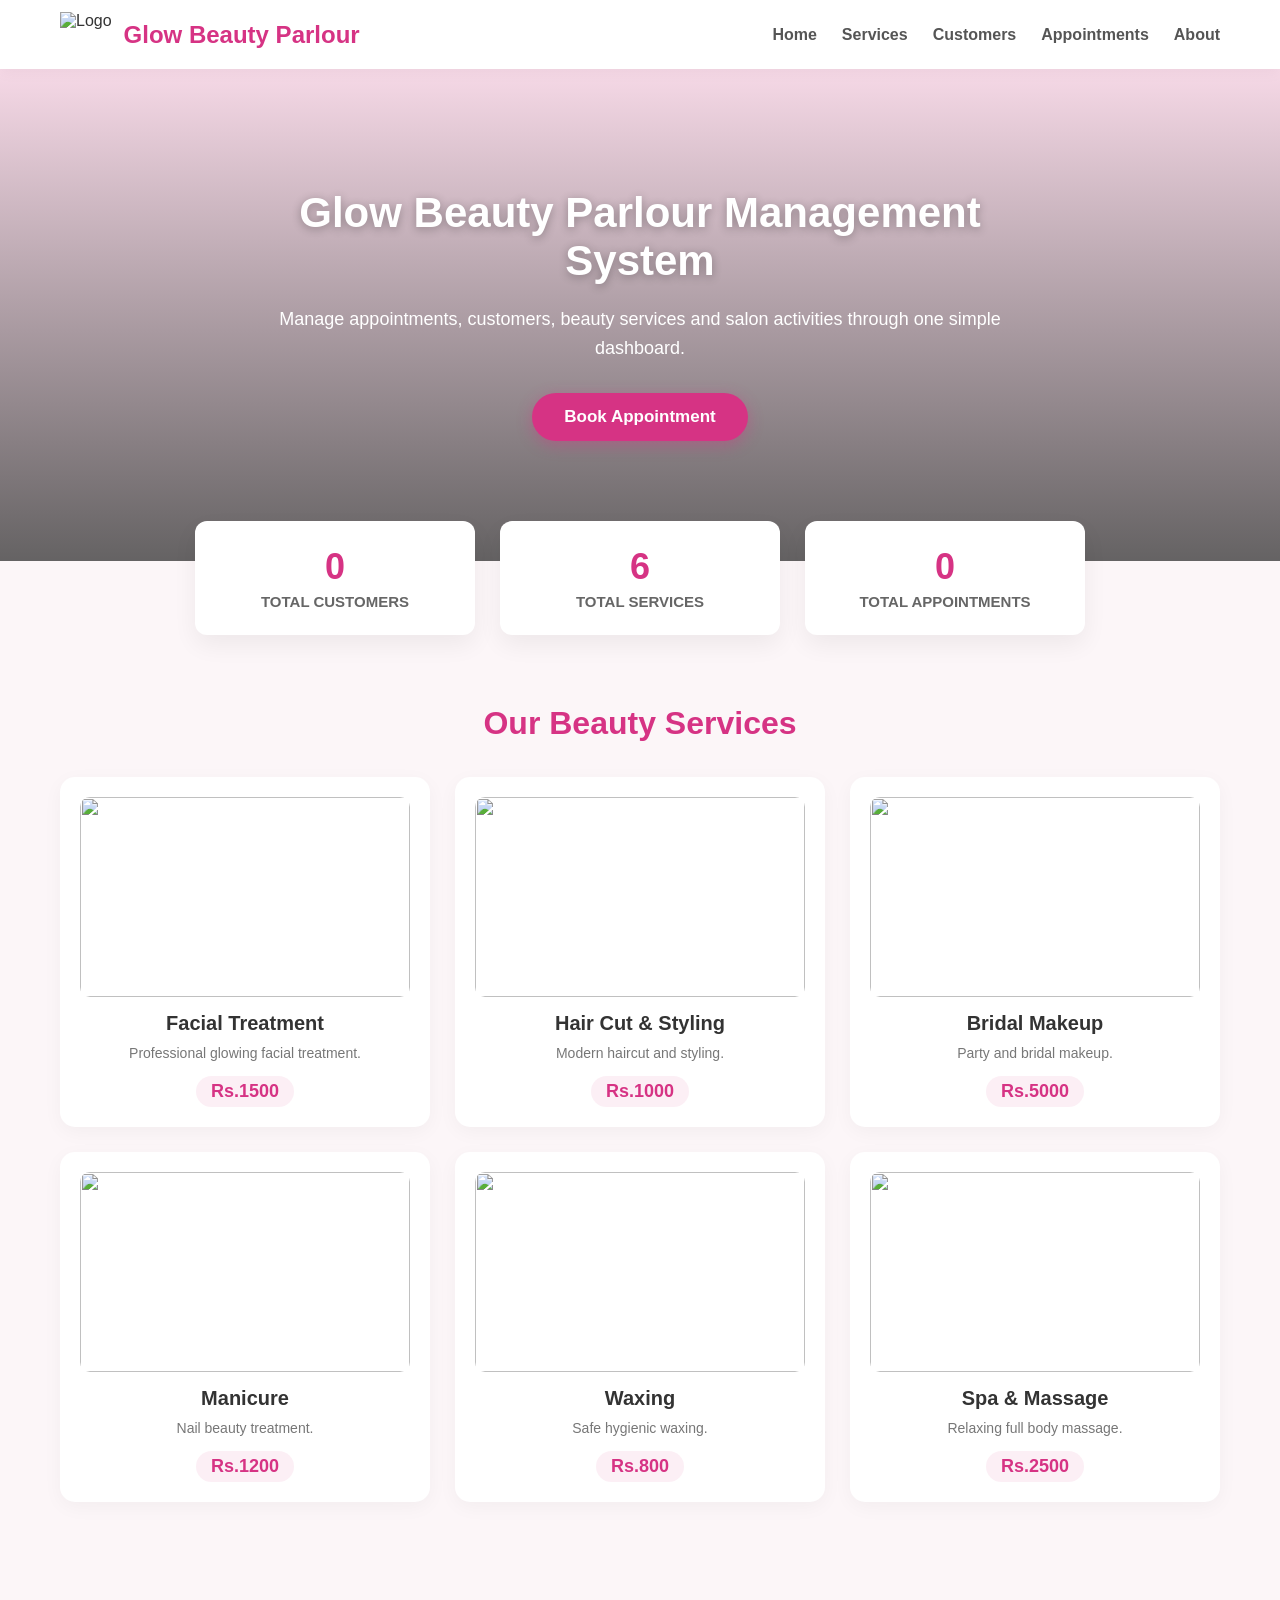
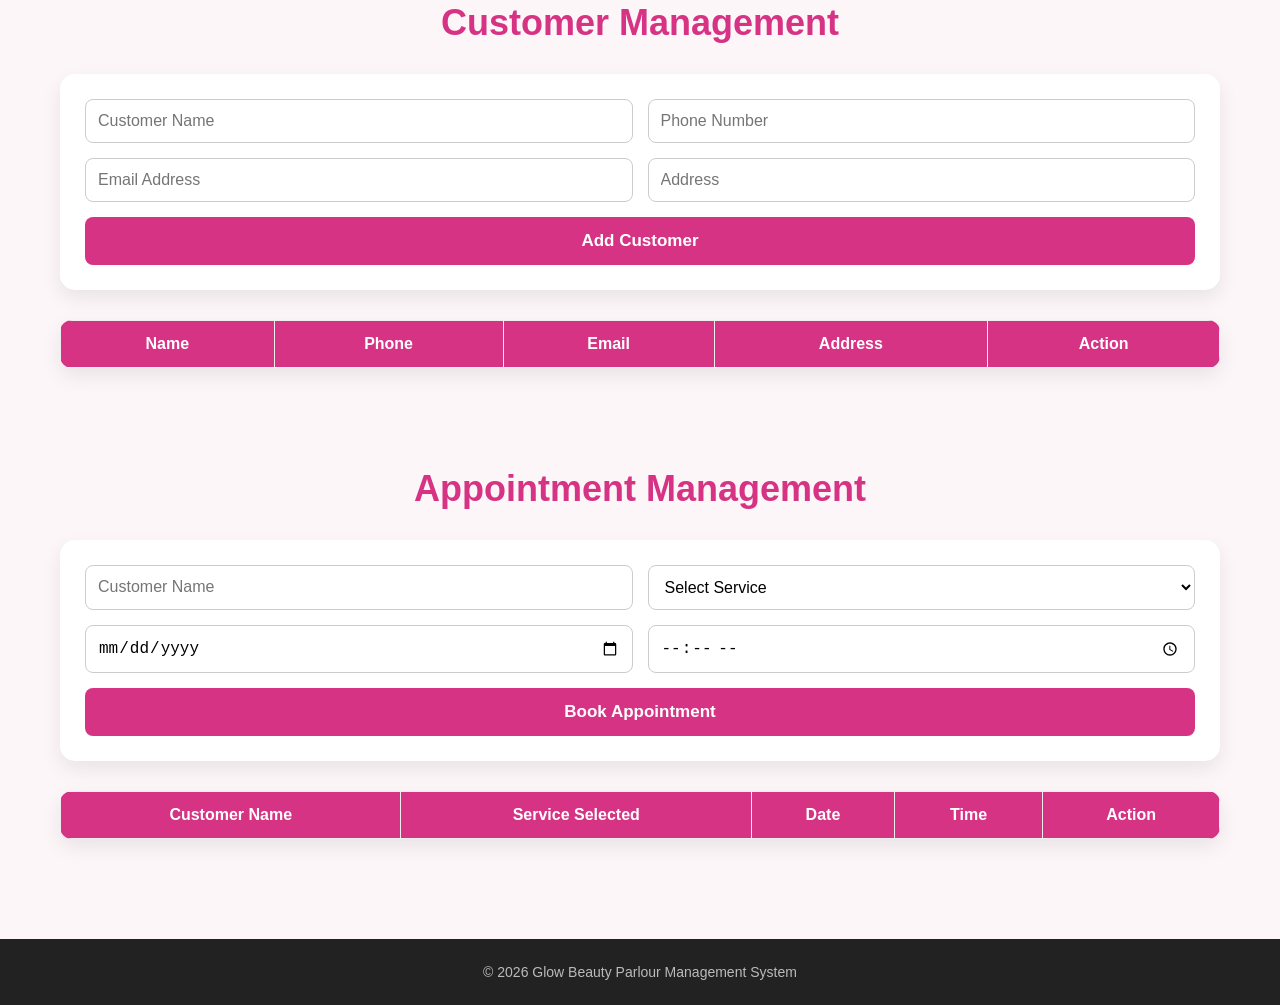
==== index.html @ c61c5f52 "Add files via upload" ====
<!DOCTYPE html>
<html lang="en">
<head>
    <meta charset="UTF-8">
    <meta name="viewport" content="width=device-width, initial-scale=1.0">
    <title>Glow Beauty Parlour Management System</title>
    <link rel="stylesheet" href="style.css">
</head>
<body>

<header>
    <nav class="navbar">
        <div class="logo">
            <img src="image/logo.png" alt="Logo">
            <h2>Glow Beauty Parlour</h2>
        </div>
        <ul>
            <li><a href="#">Home</a></li>
            <li><a href="#services">Services</a></li>
            <li><a href="#customers">Customers</a></li>
            <li><a href="#appointments">Appointments</a></li>
            <li><a href="#">About</a></li>
        </ul>
    </nav>
</header>

<section class="hero">
    <div class="hero-text">
        <h1>Glow Beauty Parlour Management System</h1>
        <p>Manage appointments, customers, beauty services and salon activities through one simple dashboard.</p>
        <a href="#appointments"><button>Book Appointment</button></a>
    </div>
</section>

<section class="dashboard">
    <div class="card">
        <h2 id="customerCount">0</h2>
        <p>Total Customers</p>
    </div>
    <div class="card">
        <h2 id="serviceCount">6</h2>
        <p>Total Services</p>
    </div>
    <div class="card">
        <h2 id="appointmentCount">0</h2>
        <p>Total Appointments</p>
    </div>
</section>

<section class="services" id="services">
    <h1>Our Beauty Services</h1>
    <div class="service-container">
        <div class="service-card">
            <img src="image/facial.jpg">
            <h3>Facial Treatment</h3>
            <p>Professional glowing facial treatment.</p>
            <span>Rs.1500</span>
        </div>
        <div class="service-card">
            <img src="image/haircut.jpg">
            <h3>Hair Cut & Styling</h3>
            <p>Modern haircut and styling.</p>
            <span>Rs.1000</span>
        </div>
        <div class="service-card">
            <img src="image/makeup.jpg">
            <h3>Bridal Makeup</h3>
            <p>Party and bridal makeup.</p>
            <span>Rs.5000</span>
        </div>
        <div class="service-card">
            <img src="image/manicure.jpg">
            <h3>Manicure</h3>
            <p>Nail beauty treatment.</p>
            <span>Rs.1200</span>
        </div>
        <div class="service-card">
            <img src="image/waxing.jpg">
            <h3>Waxing</h3>
            <p>Safe hygienic waxing.</p>
            <span>Rs.800</span>
        </div>
        <div class="service-card">
            <img src="image/spa.jpg">
            <h3>Spa & Massage</h3>
            <p>Relaxing full body massage.</p>
            <span>Rs.2500</span>
        </div>
    </div>
</section>

<section class="customers" id="customers">
    <h1>Customer Management</h1>
    <form id="customerForm">
        <input type="text" id="customerName" placeholder="Customer Name" required>
        <input type="text" id="customerPhone" placeholder="Phone Number" required>
        <input type="email" id="customerEmail" placeholder="Email Address">
        <input type="text" id="customerAddress" placeholder="Address">
        <button type="submit">Add Customer</button>
    </form>
    <table>
        <thead>
            <tr>
                <th>Name</th>
                <th>Phone</th>
                <th>Email</th>
                <th>Address</th>
                <th>Action</th>
            </tr>
        </thead>
        <tbody id="customerTable"></tbody>
    </table>
</section>

<section class="customers" id="appointments">
    <h1>Appointment Management</h1>
    <form id="appointmentForm">
        <input type="text" id="appCustomer" placeholder="Customer Name" required>
        
        <select id="appService" required>
            <option value="">Select Service</option>
            <option value="Facial Treatment">Facial Treatment</option>
            <option value="Hair Cut & Styling">Hair Cut & Styling</option>
            <option value="Bridal Makeup">Bridal Makeup</option>
            <option value="Manicure">Manicure</option>
            <option value="Waxing">Waxing</option>
            <option value="Spa & Massage">Spa & Massage</option>
        </select>
        
        <input type="date" id="appDate" required>
        <input type="time" id="appTime" required>
        <button type="submit">Book Appointment</button>
    </form>
    <table>
        <thead>
            <tr>
                <th>Customer Name</th>
                <th>Service Selected</th>
                <th>Date</th>
                <th>Time</th>
                <th>Action</th>
            </tr>
        </thead>
        <tbody id="appointmentTable"></tbody>
    </table>
</section>

<footer>
    <p>© 2026 Glow Beauty Parlour Management System</p>
</footer>

<script src="script.js"></script>

</body>
</html>
---- style.css ----
/* ==========================================================================
   GLOBAL STYLES & RESET
   ========================================================================== */
* {
    margin: 0;
    padding: 0;
    box-sizing: border-box;
}

body {
    font-family: 'Segoe UI', Tahoma, Geneva, Verdana, sans-serif;
    background-color: #fcf6f8; /* Soft pinkish white theme background */
    color: #333;
    scroll-behavior: smooth;
}

/* ==========================================================================
   HEADER & NAVBAR
   ========================================================================== */
header {
    background: #ffffff;
    box-shadow: 0 2px 15px rgba(0, 0, 0, 0.05);
    position: sticky;
    top: 0;
    z-index: 1000;
}

.navbar {
    display: flex;
    justify-content: space-between;
    align-items: center;
    max-width: 1200px;
    margin: 0 auto;
    padding: 12px 20px;
}

.logo {
    display: flex;
    align-items: center;
    gap: 12px;
}

.logo img {
    height: 45px;
    width: auto;
}

.logo h2 {
    color: #d63384; 
    font-size: 24px;
    font-weight: 700;
}

.navbar ul {
    display: flex;
    list-style: none;
    gap: 25px;
}

.navbar ul li a {
    text-decoration: none;
    color: #555;
    font-weight: 600;
    font-size: 16px;
    transition: color 0.3s ease;
}

.navbar ul li a:hover {
    color: #d63384;
}

/* ==========================================================================
   HERO SECTION
   ========================================================================== */
.hero {
    background: linear-gradient(rgba(214, 51, 132, 0.15), rgba(0, 0, 0, 0.6)), url('image/hero.jpg') center/cover no-repeat;
    padding: 120px 20px;
    text-align: center;
    color: white;
}

.hero-text {
    max-width: 800px;
    margin: 0 auto;
}

.hero-text h1 {
    font-size: 42px;
    margin-bottom: 20px;
    text-shadow: 0 2px 10px rgba(0, 0, 0, 0.3);
}

.hero-text p {
    font-size: 18px;
    margin-bottom: 30px;
    line-height: 1.6;
}

.hero-text button {
    padding: 14px 32px;
    background: #d63384;
    color: white;
    border: none;
    border-radius: 30px;
    cursor: pointer;
    font-size: 17px;
    font-weight: 600;
    box-shadow: 0 4px 15px rgba(214, 51, 132, 0.4);
    transition: transform 0.3s ease, background 0.3s ease;
}

.hero-text button:hover {
    background: #b32167;
    transform: translateY(-2px);
}

/* ==========================================================================
   DASHBOARD STATS CARDS
   ========================================================================== */
.dashboard {
    display: flex;
    justify-content: center;
    gap: 25px;
    max-width: 1200px;
    margin: -40px auto 50px; 
    padding: 0 20px;
}

.card {
    background: white;
    padding: 25px;
    border-radius: 12px;
    box-shadow: 0 10px 25px rgba(0, 0, 0, 0.06);
    text-align: center;
    flex: 1;
    max-width: 280px;
    transition: transform 0.3s ease;
}

.card:hover {
    transform: translateY(-5px);
}

.card h2 {
    color: #d63384;
    font-size: 36px;
    margin-bottom: 5px;
}

.card p {
    color: #666;
    font-size: 15px;
    font-weight: 600;
    text-transform: uppercase;
}

/* ==========================================================================
   BEAUTY SERVICES GRID
   ========================================================================== */
.services {
    max-width: 1200px;
    margin: 40px auto;
    padding: 20px;
}

.services h1 {
    text-align: center;
    color: #d63384;
    margin-bottom: 35px;
    font-size: 32px;
}

.service-container {
    display: grid;
    grid-template-columns: repeat(auto-fit, minmax(280px, 1fr));
    gap: 25px;
}

.service-card {
    background: white;
    padding: 20px;
    border-radius: 15px;
    box-shadow: 0 5px 20px rgba(0, 0, 0, 0.04);
    text-align: center;
}

.service-card img {
    width: 100%;
    height: 200px;
    object-fit: cover;
    border-radius: 10px;
    margin-bottom: 15px;
}

.service-card h3 {
    font-size: 20px;
    margin-bottom: 8px;
}

.service-card p {
    color: #777;
    font-size: 14px;
    line-height: 1.5;
    margin-bottom: 12px;
}

.service-card span {
    display: inline-block;
    font-weight: 700;
    color: #d63384;
    font-size: 18px;
    background: rgba(214, 51, 132, 0.08);
    padding: 5px 15px;
    border-radius: 20px;
}

/* ==========================================================================
   CUSTOMER & APPOINTMENT MANAGEMENT (AAPKA CODE + IMPROVEMENTS)
   ========================================================================== */
.customers {
    max-width: 1200px;
    margin: 60px auto;
    padding: 20px;
}

.customers h1 {
    text-align: center;
    color: #d63384;
    margin-bottom: 30px;
    font-size: 36px;
}

/* Dono forms par grid layout lagaya hai */
#customerForm, #appointmentForm {
    background: #fff;
    padding: 25px;
    border-radius: 15px;
    box-shadow: 0 8px 20px rgba(0, 0, 0, .08);
    display: grid;
    grid-template-columns: repeat(2, 1fr);
    gap: 15px;
    margin-bottom: 30px;
}

#customerForm input, #appointmentForm input, #appointmentForm select {
    width: 100%;
    padding: 12px;
    border: 1px solid #ccc;
    border-radius: 8px;
    font-size: 16px;
    outline: none;
    background: #fff;
}

#customerForm input:focus, #appointmentForm input:focus, #appointmentForm select:focus {
    border-color: #d63384;
}

#customerForm button, #appointmentForm button {
    grid-column: 1 / 3;
    padding: 14px;
    background: #d63384;
    color: white;
    border: none;
    border-radius: 8px;
    cursor: pointer;
    font-size: 17px;
    transition: .3s;
    font-weight: 600;
}

#customerForm button:hover, #appointmentForm button:hover {
    background: #b32167;
}

table {
    width: 100%;
    border-collapse: collapse;
    background: white;
    border-radius: 12px;
    overflow: hidden;
    box-shadow: 0 8px 20px rgba(0, 0, 0, .08);
}

th {
    background: #d63384;
    color: white;
    font-weight: 600;
}

th, td {
    padding: 14px;
    border: 1px solid #eee;
    text-align: center;
}

tr:nth-child(even) {
    background: #fff5f8;
}

td button {
    background: #dc3545;
    color: white;
    border: none;
    padding: 8px 14px;
    border-radius: 6px;
    cursor: pointer;
    transition: .3s;
    font-weight: 600;
}

td button:hover {
    background: #b02a37;
}

/* ==========================================================================
   FOOTER
   ========================================================================== */
footer {
    text-align: center;
    padding: 25px;
    background: #222;
    color: #bbb;
    font-size: 14px;
    margin-top: 80px;
}

/* ==========================================================================
   RESPONSIVE DESIGN (MOBILE & TABLETS)
   ========================================================================== */
@media (max-width: 768px) {
    .navbar {
        flex-direction: column;
        gap: 15px;
    }
    
    .hero-text h1 {
        font-size: 32px;
    }
    
    .dashboard {
        flex-direction: column;
        align-items: center;
        margin-top: -20px;
    }
    
    .card {
        width: 100%;
        max-width: 100%;
    }

    #customerForm, #appointmentForm {
        grid-template-columns: 1fr;
    }

    #customerForm button, #appointmentForm button {
        grid-column: 1;
    }

    table {
        display: block;
        overflow-x: auto;
    }
}
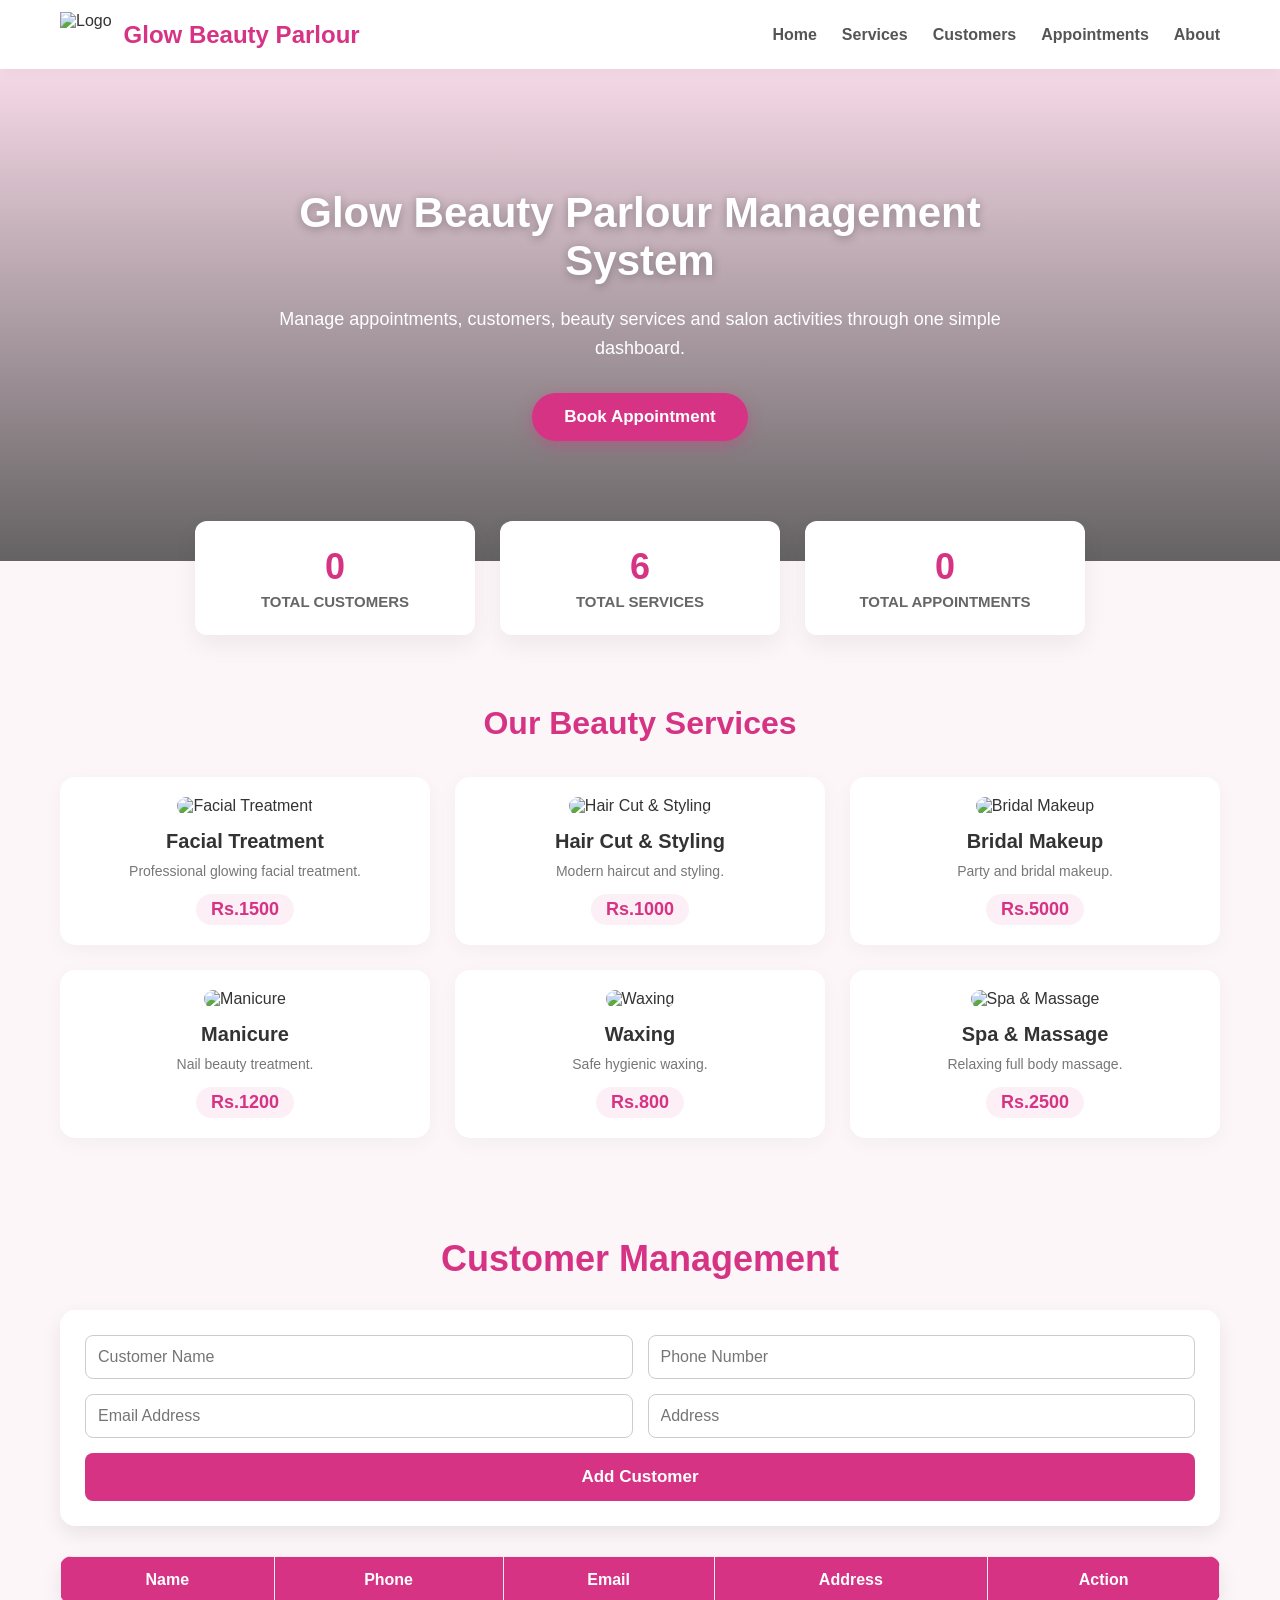
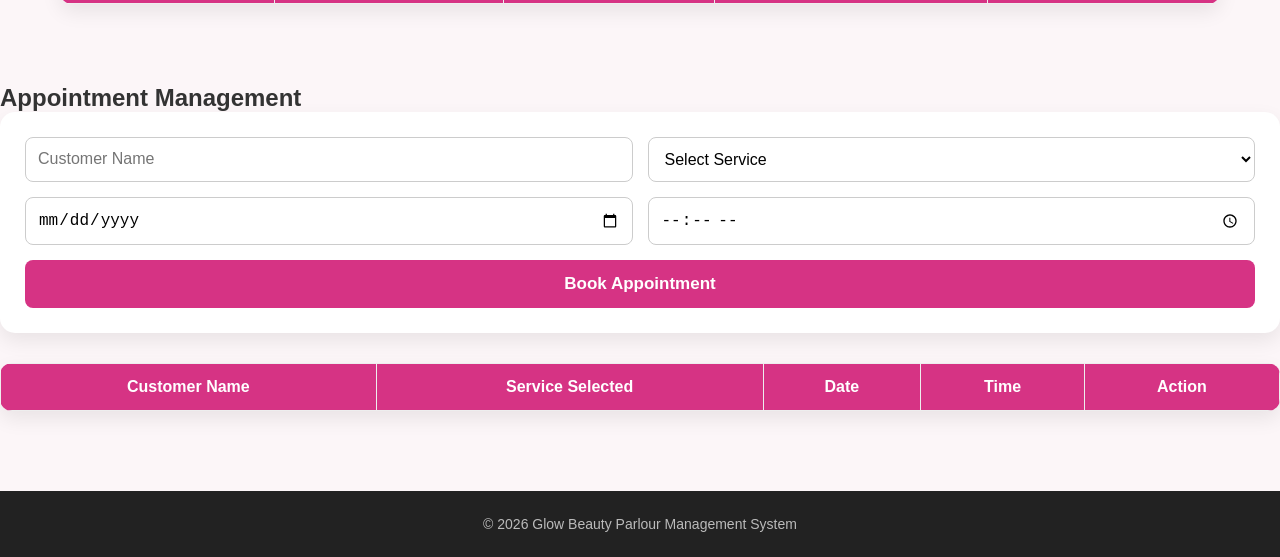
==== commit 5d757d96: "Update index.html" ====
--- a/index.html
+++ b/index.html
@@ -51,37 +51,37 @@
     <h1>Our Beauty Services</h1>
     <div class="service-container">
         <div class="service-card">
-            <img src="image/facial.jpg">
+            <img src="image/facial.avif" alt="Facial Treatment">
             <h3>Facial Treatment</h3>
             <p>Professional glowing facial treatment.</p>
             <span>Rs.1500</span>
         </div>
         <div class="service-card">
-            <img src="image/haircut.jpg">
+            <img src="image/haircut.jpg" alt="Hair Cut & Styling">
             <h3>Hair Cut & Styling</h3>
             <p>Modern haircut and styling.</p>
             <span>Rs.1000</span>
         </div>
         <div class="service-card">
-            <img src="image/makeup.jpg">
+            <img src="image/makeup.webp" alt="Bridal Makeup">
             <h3>Bridal Makeup</h3>
             <p>Party and bridal makeup.</p>
             <span>Rs.5000</span>
         </div>
         <div class="service-card">
-            <img src="image/manicure.jpg">
+            <img src="image/manicure.webp" alt="Manicure">
             <h3>Manicure</h3>
             <p>Nail beauty treatment.</p>
             <span>Rs.1200</span>
         </div>
         <div class="service-card">
-            <img src="image/waxing.jpg">
+            <img src="image/waxing.webp" alt="Waxing">
             <h3>Waxing</h3>
             <p>Safe hygienic waxing.</p>
             <span>Rs.800</span>
         </div>
         <div class="service-card">
-            <img src="image/spa.jpg">
+            <img src="image/spa.jpg" alt="Spa & Massage">
             <h3>Spa & Massage</h3>
             <p>Relaxing full body massage.</p>
             <span>Rs.2500</span>
@@ -112,7 +112,7 @@
     </table>
 </section>
 
-<section class="customers" id="appointments">
+<section class="appointments" id="appointments">
     <h1>Appointment Management</h1>
     <form id="appointmentForm">
         <input type="text" id="appCustomer" placeholder="Customer Name" required>
@@ -152,4 +152,4 @@
 <script src="script.js"></script>
 
 </body>
-</html>+</html>
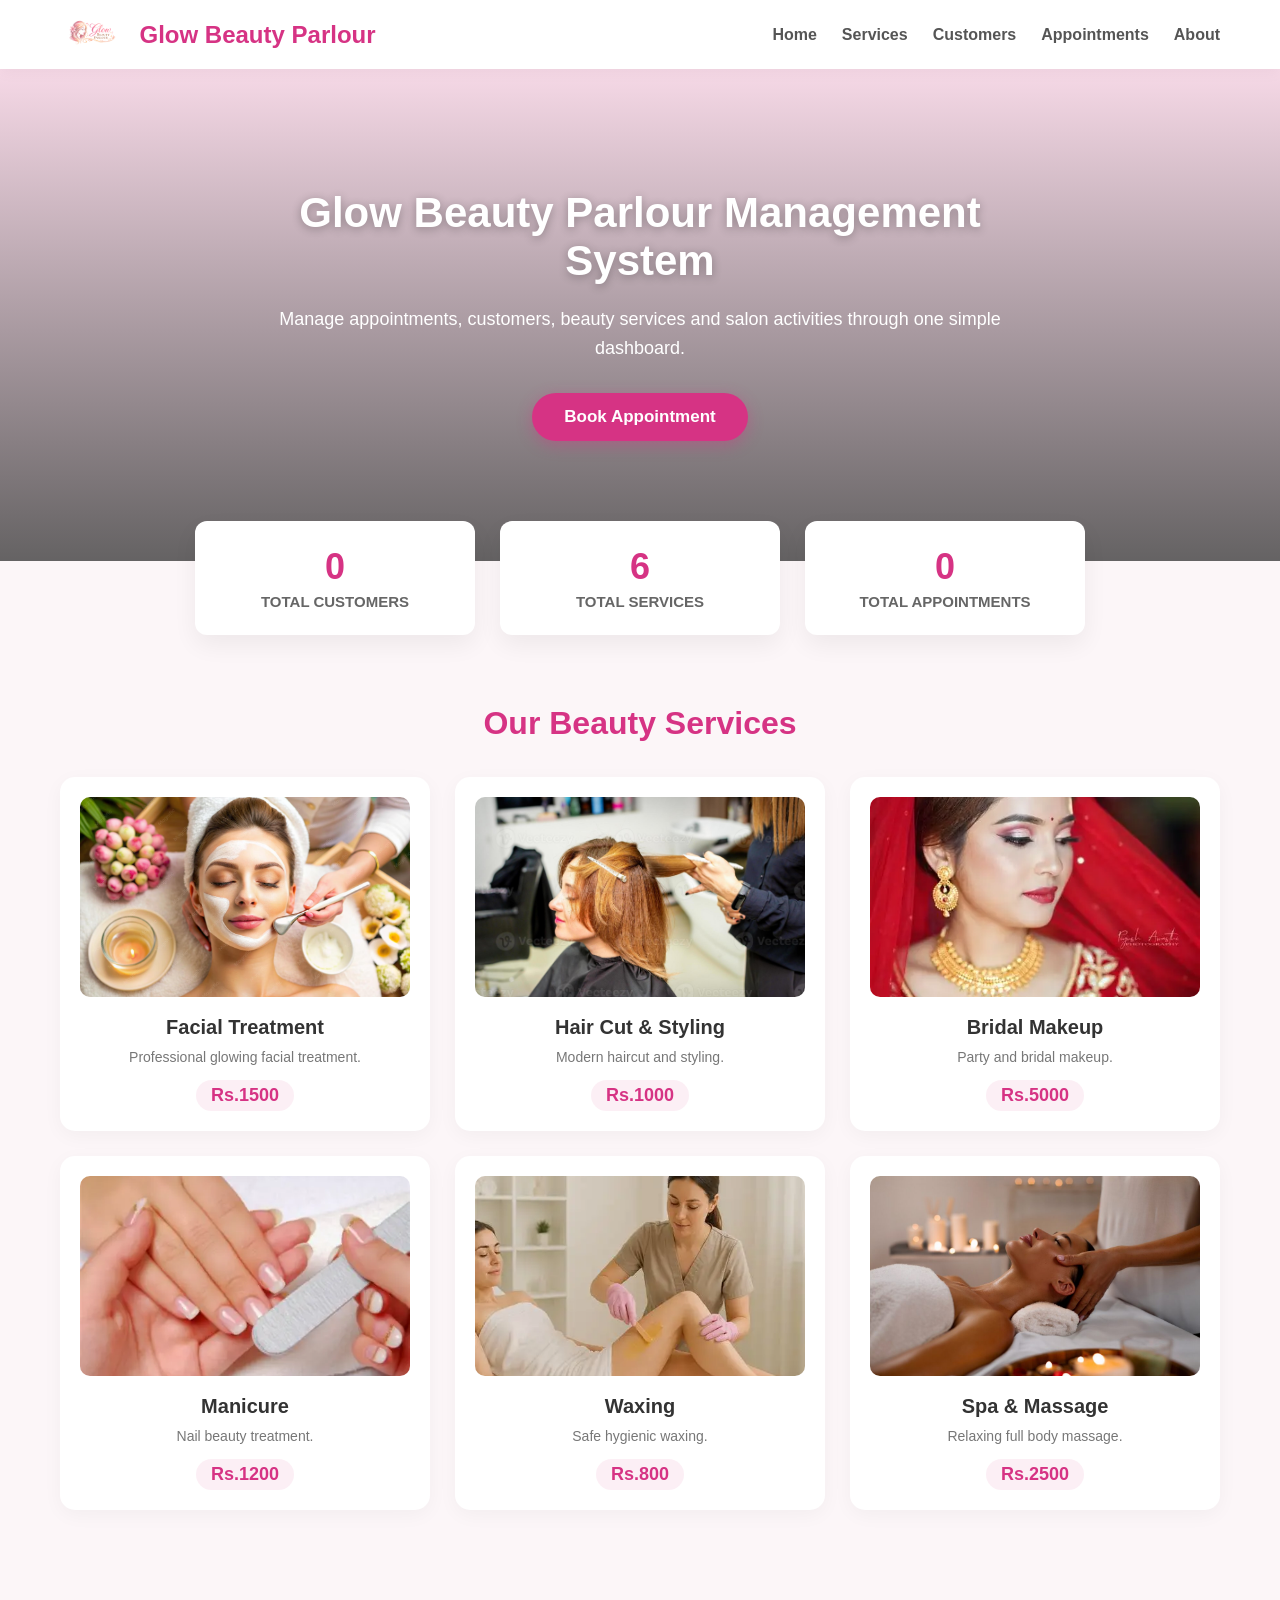
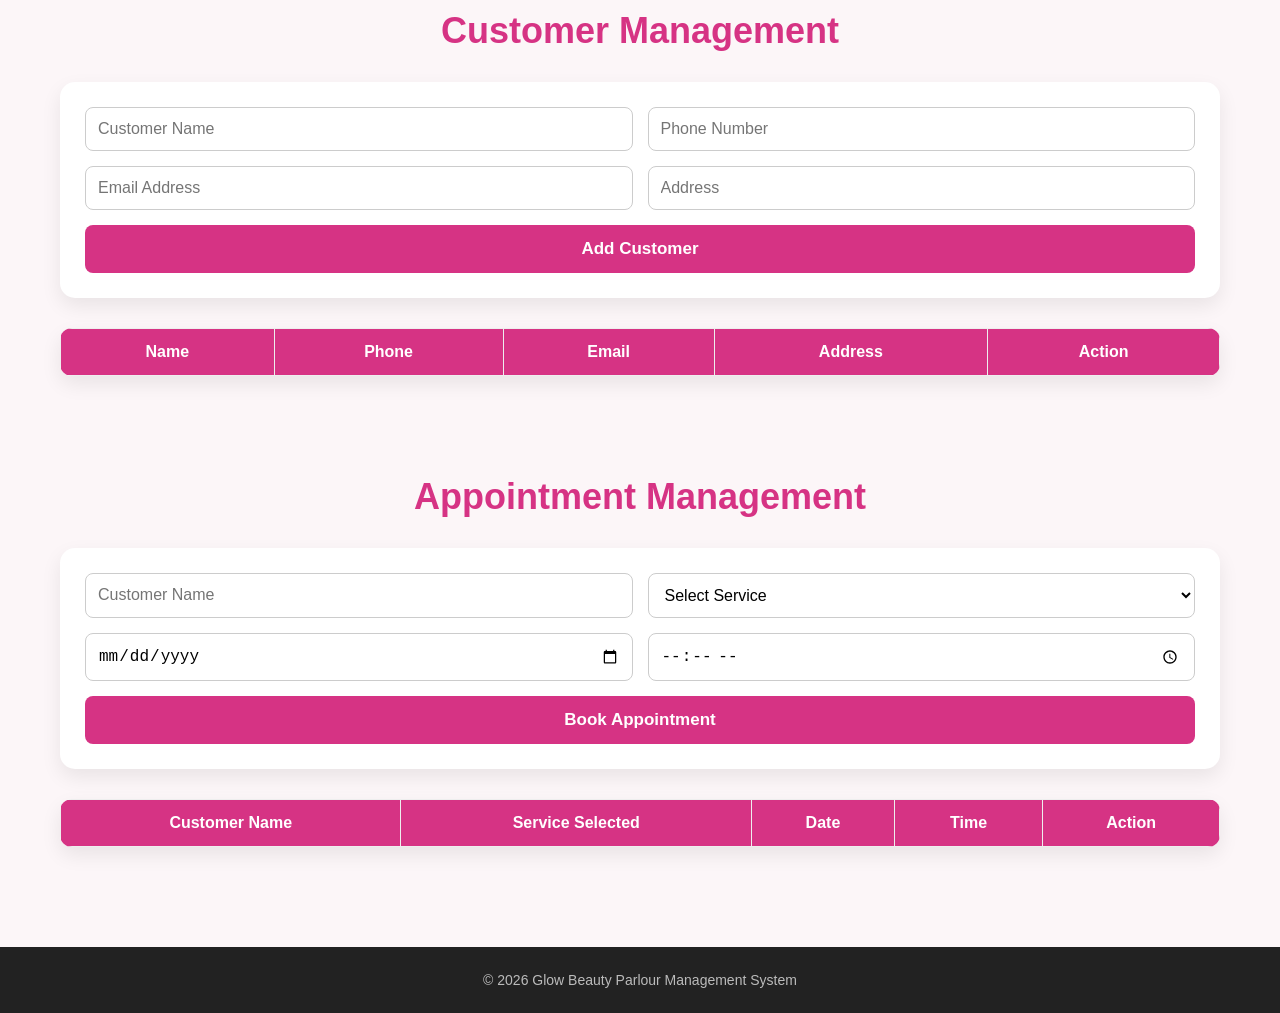
==== commit 972f3408: "Update index.html" ====
--- a/index.html
+++ b/index.html
@@ -11,7 +11,7 @@
 <header>
     <nav class="navbar">
         <div class="logo">
-            <img src="image/logo.png" alt="Logo">
+            <img src="logo.png" alt="Logo">
             <h2>Glow Beauty Parlour</h2>
         </div>
         <ul>
@@ -51,37 +51,37 @@
     <h1>Our Beauty Services</h1>
     <div class="service-container">
         <div class="service-card">
-            <img src="image/facial.avif" alt="Facial Treatment">
+            <img src="facial.avif" alt="Facial Treatment">
             <h3>Facial Treatment</h3>
             <p>Professional glowing facial treatment.</p>
             <span>Rs.1500</span>
         </div>
         <div class="service-card">
-            <img src="image/haircut.jpg" alt="Hair Cut & Styling">
+            <img src="haircut.jpg" alt="Hair Cut & Styling">
             <h3>Hair Cut & Styling</h3>
             <p>Modern haircut and styling.</p>
             <span>Rs.1000</span>
         </div>
         <div class="service-card">
-            <img src="image/makeup.webp" alt="Bridal Makeup">
+            <img src="makeup.webp" alt="Bridal Makeup">
             <h3>Bridal Makeup</h3>
             <p>Party and bridal makeup.</p>
             <span>Rs.5000</span>
         </div>
         <div class="service-card">
-            <img src="image/manicure.webp" alt="Manicure">
+            <img src="manicure.webp" alt="Manicure">
             <h3>Manicure</h3>
             <p>Nail beauty treatment.</p>
             <span>Rs.1200</span>
         </div>
         <div class="service-card">
-            <img src="image/waxing.webp" alt="Waxing">
+            <img src="waxing.webp" alt="Waxing">
             <h3>Waxing</h3>
             <p>Safe hygienic waxing.</p>
             <span>Rs.800</span>
         </div>
         <div class="service-card">
-            <img src="image/spa.jpg" alt="Spa & Massage">
+            <img src="spa.jpg" alt="Spa & Massage">
             <h3>Spa & Massage</h3>
             <p>Relaxing full body massage.</p>
             <span>Rs.2500</span>
--- a/style.css
+++ b/style.css
@@ -215,22 +215,22 @@
 }
 
 /* ==========================================================================
-   CUSTOMER & APPOINTMENT MANAGEMENT (AAPKA CODE + IMPROVEMENTS)
-   ========================================================================== */
-.customers {
+   CUSTOMER & APPOINTMENT MANAGEMENT (FIXED & MERGED SELECTORS)
+   ========================================================================== */
+.customers, .appointments {
     max-width: 1200px;
     margin: 60px auto;
     padding: 20px;
 }
 
-.customers h1 {
+.customers h1, .appointments h1 {
     text-align: center;
     color: #d63384;
     margin-bottom: 30px;
     font-size: 36px;
 }
 
-/* Dono forms par grid layout lagaya hai */
+/* Form layouts on grid */
 #customerForm, #appointmentForm {
     background: #fff;
     padding: 25px;
@@ -361,4 +361,4 @@
         display: block;
         overflow-x: auto;
     }
-}+}
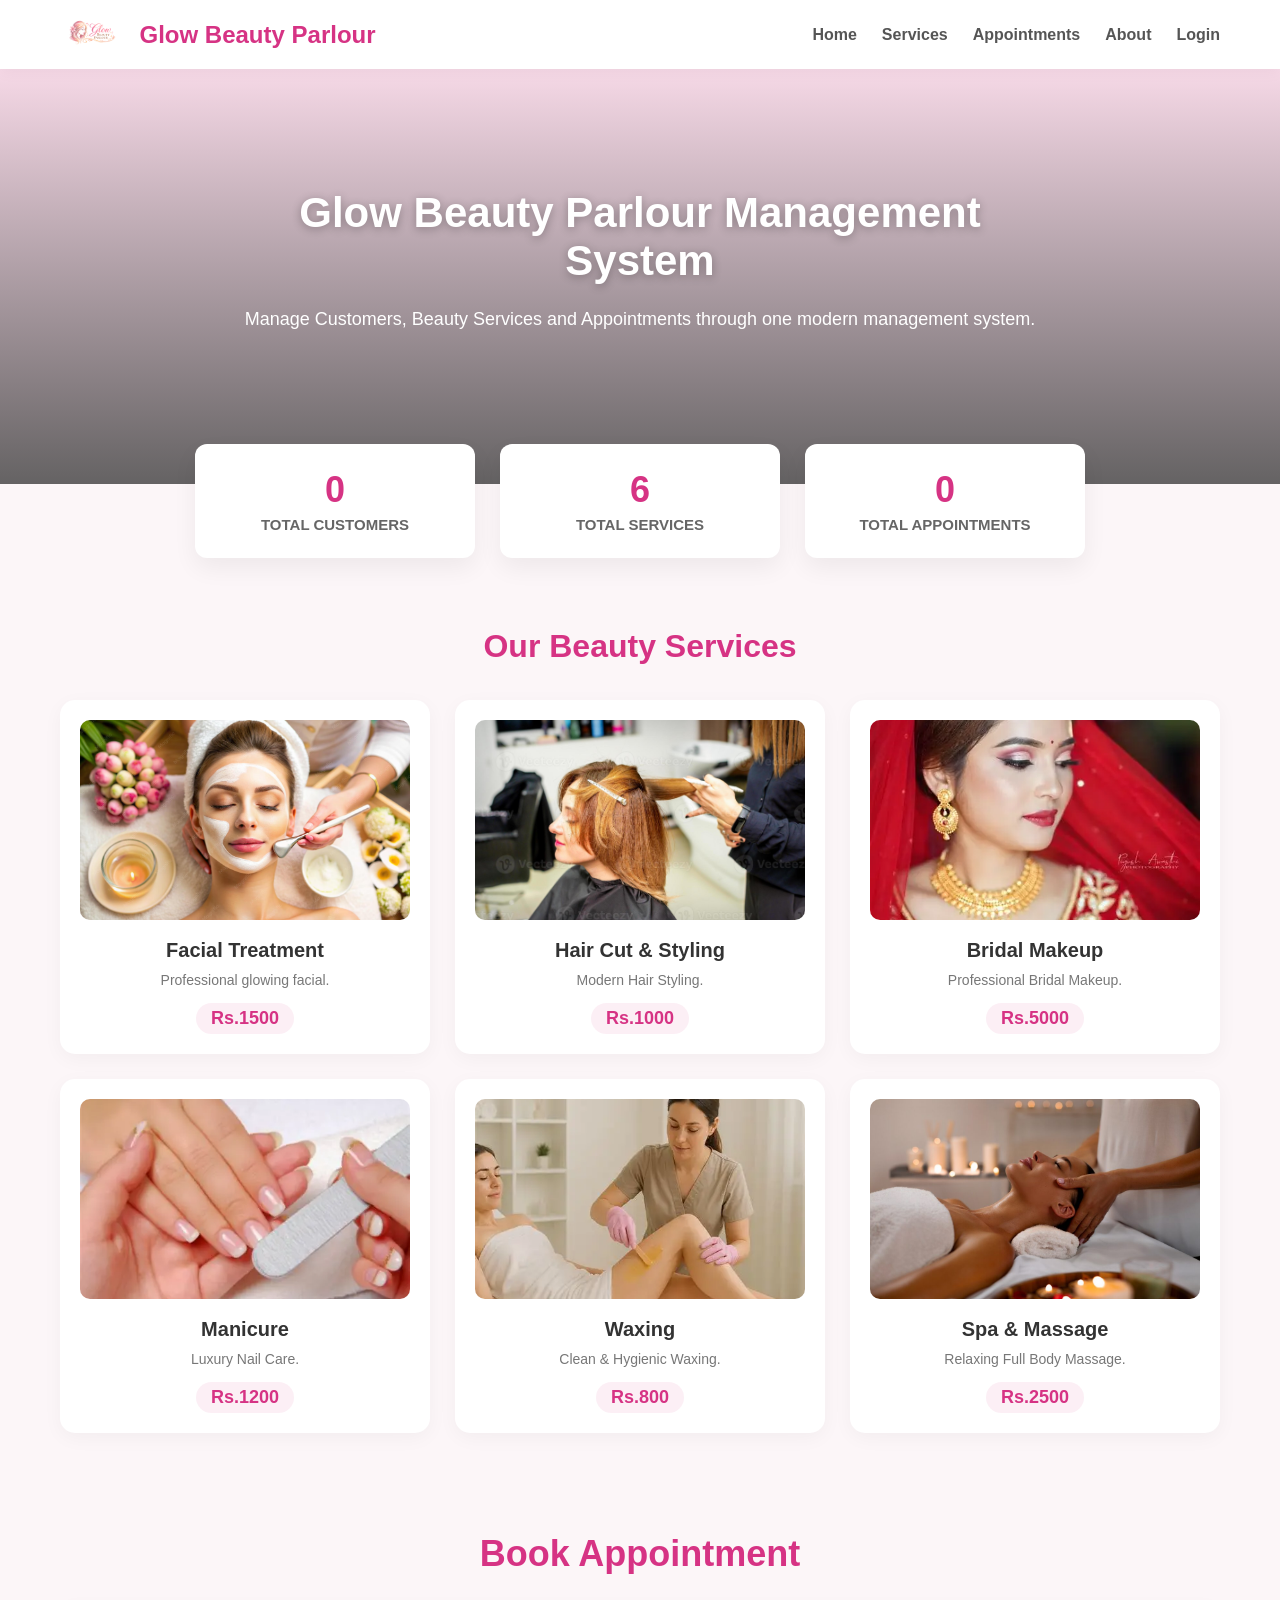
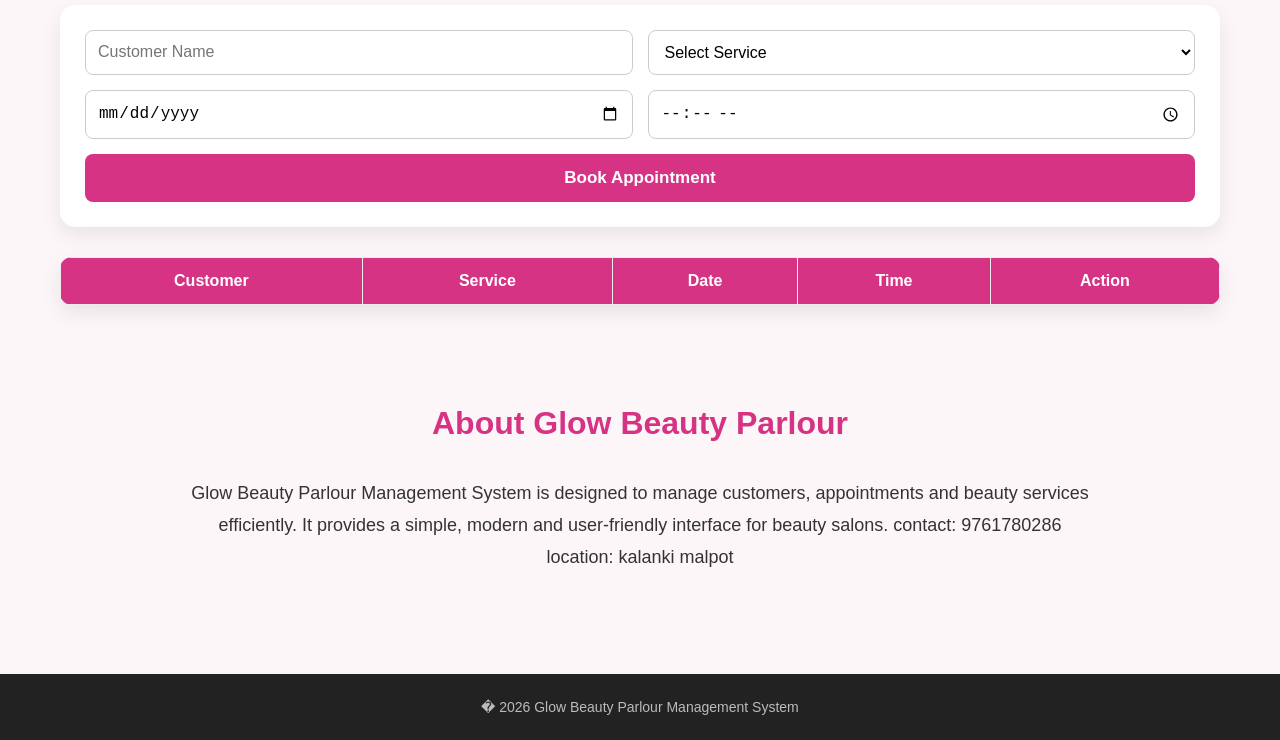
==== commit 1f5c2a6a: "Update index.html" ====
--- a/index.html
+++ b/index.html
@@ -4,149 +4,219 @@
     <meta charset="UTF-8">
     <meta name="viewport" content="width=device-width, initial-scale=1.0">
     <title>Glow Beauty Parlour Management System</title>
+
     <link rel="stylesheet" href="style.css">
 </head>
 <body>
 
+<!-- ================= HEADER ================= -->
+
 <header>
-    <nav class="navbar">
-        <div class="logo">
-            <img src="logo.png" alt="Logo">
-            <h2>Glow Beauty Parlour</h2>
-        </div>
-        <ul>
-            <li><a href="#">Home</a></li>
-            <li><a href="#services">Services</a></li>
-            <li><a href="#customers">Customers</a></li>
-            <li><a href="#appointments">Appointments</a></li>
-            <li><a href="#">About</a></li>
-        </ul>
-    </nav>
+
+<nav class="navbar">
+
+<div class="logo">
+<img src="logo.png" alt="Logo">
+<h2>Glow Beauty Parlour</h2>
+</div>
+<ul>
+    <li><a href="#home">Home</a></li>
+    <li><a href="#services">Services</a></li>
+    <li><a href="#appointments">Appointments</a></li>
+    <li><a href="#about">About</a></li>
+
+    <li>
+        <a href="login.html" class="login-btn">Login</a>
+    </li>
+</ul>
+
+</nav>
+
 </header>
-
-<section class="hero">
+<section class="hero" id="home">
+
     <div class="hero-text">
+
         <h1>Glow Beauty Parlour Management System</h1>
-        <p>Manage appointments, customers, beauty services and salon activities through one simple dashboard.</p>
-        <a href="#appointments"><button>Book Appointment</button></a>
+
+        <p>
+            Manage Customers, Beauty Services and Appointments through one modern management system.
+        </p><a href="#appointments" class="hero-btn">
+     
+</a>
     </div>
-</section>
+
+</section>
+
+<!-- ================= DASHBOARD ================= -->
 
 <section class="dashboard">
-    <div class="card">
-        <h2 id="customerCount">0</h2>
-        <p>Total Customers</p>
-    </div>
-    <div class="card">
-        <h2 id="serviceCount">6</h2>
-        <p>Total Services</p>
-    </div>
-    <div class="card">
-        <h2 id="appointmentCount">0</h2>
-        <p>Total Appointments</p>
-    </div>
-</section>
+
+<div class="card">
+<h2 id="customerCount">0</h2>
+<p>Total Customers</p>
+</div>
+
+<div class="card">
+<h2 id="serviceCount">6</h2>
+<p>Total Services</p>
+</div>
+
+<div class="card">
+<h2 id="appointmentCount">0</h2>
+<p>Total Appointments</p>
+</div>
+
+</section>
+
+<!-- ================= SERVICES ================= -->
 
 <section class="services" id="services">
-    <h1>Our Beauty Services</h1>
-    <div class="service-container">
-        <div class="service-card">
-            <img src="facial.avif" alt="Facial Treatment">
-            <h3>Facial Treatment</h3>
-            <p>Professional glowing facial treatment.</p>
-            <span>Rs.1500</span>
-        </div>
-        <div class="service-card">
-            <img src="haircut.jpg" alt="Hair Cut & Styling">
-            <h3>Hair Cut & Styling</h3>
-            <p>Modern haircut and styling.</p>
-            <span>Rs.1000</span>
-        </div>
-        <div class="service-card">
-            <img src="makeup.webp" alt="Bridal Makeup">
-            <h3>Bridal Makeup</h3>
-            <p>Party and bridal makeup.</p>
-            <span>Rs.5000</span>
-        </div>
-        <div class="service-card">
-            <img src="manicure.webp" alt="Manicure">
-            <h3>Manicure</h3>
-            <p>Nail beauty treatment.</p>
-            <span>Rs.1200</span>
-        </div>
-        <div class="service-card">
-            <img src="waxing.webp" alt="Waxing">
-            <h3>Waxing</h3>
-            <p>Safe hygienic waxing.</p>
-            <span>Rs.800</span>
-        </div>
-        <div class="service-card">
-            <img src="spa.jpg" alt="Spa & Massage">
-            <h3>Spa & Massage</h3>
-            <p>Relaxing full body massage.</p>
-            <span>Rs.2500</span>
-        </div>
-    </div>
-</section>
-
-<section class="customers" id="customers">
-    <h1>Customer Management</h1>
-    <form id="customerForm">
-        <input type="text" id="customerName" placeholder="Customer Name" required>
-        <input type="text" id="customerPhone" placeholder="Phone Number" required>
-        <input type="email" id="customerEmail" placeholder="Email Address">
-        <input type="text" id="customerAddress" placeholder="Address">
-        <button type="submit">Add Customer</button>
-    </form>
-    <table>
-        <thead>
-            <tr>
-                <th>Name</th>
-                <th>Phone</th>
-                <th>Email</th>
-                <th>Address</th>
-                <th>Action</th>
-            </tr>
-        </thead>
-        <tbody id="customerTable"></tbody>
-    </table>
-</section>
+
+<h1>Our Beauty Services</h1>
+
+<div class="service-container">
+
+<div class="service-card">
+<img src="facial.avif">
+<h3>Facial Treatment</h3>
+<p>Professional glowing facial.</p>
+<span>Rs.1500</span>
+</div>
+
+<div class="service-card">
+<img src="haircut.jpg">
+<h3>Hair Cut & Styling</h3>
+<p>Modern Hair Styling.</p>
+<span>Rs.1000</span>
+</div>
+
+<div class="service-card">
+<img src="makeup.webp">
+<h3>Bridal Makeup</h3>
+<p>Professional Bridal Makeup.</p>
+<span>Rs.5000</span>
+</div>
+
+<div class="service-card">
+<img src="manicure.webp">
+<h3>Manicure</h3>
+<p>Luxury Nail Care.</p>
+<span>Rs.1200</span>
+</div>
+
+<div class="service-card">
+<img src="waxing.webp">
+<h3>Waxing</h3>
+<p>Clean & Hygienic Waxing.</p>
+<span>Rs.800</span>
+</div>
+
+<div class="service-card">
+<img src="spa.jpg">
+<h3>Spa & Massage</h3>
+<p>Relaxing Full Body Massage.</p>
+<span>Rs.2500</span>
+</div>
+
+</div>
+
+</section>
+
+
+<!-- ================= APPOINTMENTS ================= -->
 
 <section class="appointments" id="appointments">
-    <h1>Appointment Management</h1>
-    <form id="appointmentForm">
-        <input type="text" id="appCustomer" placeholder="Customer Name" required>
-        
-        <select id="appService" required>
-            <option value="">Select Service</option>
-            <option value="Facial Treatment">Facial Treatment</option>
-            <option value="Hair Cut & Styling">Hair Cut & Styling</option>
-            <option value="Bridal Makeup">Bridal Makeup</option>
-            <option value="Manicure">Manicure</option>
-            <option value="Waxing">Waxing</option>
-            <option value="Spa & Massage">Spa & Massage</option>
-        </select>
-        
-        <input type="date" id="appDate" required>
-        <input type="time" id="appTime" required>
-        <button type="submit">Book Appointment</button>
-    </form>
-    <table>
-        <thead>
-            <tr>
-                <th>Customer Name</th>
-                <th>Service Selected</th>
-                <th>Date</th>
-                <th>Time</th>
-                <th>Action</th>
-            </tr>
-        </thead>
-        <tbody id="appointmentTable"></tbody>
-    </table>
-</section>
+
+<h1>Book Appointment</h1>
+
+<form id="appointmentForm">
+
+<input
+type="text"
+id="appCustomer"
+placeholder="Customer Name"
+required>
+
+<select id="appService" required>
+
+<option value="">Select Service</option>
+
+<option>Facial Treatment</option>
+<option>Hair Cut & Styling</option>
+<option>Bridal Makeup</option>
+<option>Manicure</option>
+<option>Waxing</option>
+<option>Spa & Massage</option>
+
+</select>
+
+<input
+type="date"
+id="appDate"
+required>
+
+<input
+type="time"
+id="appTime"
+required>
+
+<button type="submit">
+Book Appointment
+</button>
+
+</form>
+
+<table>
+
+<thead>
+
+<tr>
+
+<th>Customer</th>
+<th>Service</th>
+<th>Date</th>
+<th>Time</th>
+<th>Action</th>
+
+</tr>
+
+</thead>
+
+<tbody id="appointmentTable"></tbody>
+
+</table>
+
+</section>
+
+<!-- ================= ABOUT ================= -->
+
+<section id="about" class="services">
+
+<h1>About Glow Beauty Parlour</h1>
+
+<p style="text-align:center;max-width:900px;margin:auto;font-size:18px;line-height:1.8">
+
+Glow Beauty Parlour Management System is designed to manage
+customers, appointments and beauty services efficiently.
+It provides a simple, modern and user-friendly interface
+for beauty salons.
+
+
+ contact: 9761780286
+ location: kalanki malpot
+</p>
+
+</section>
+
+<!-- ================= FOOTER ================= -->
 
 <footer>
-    <p>© 2026 Glow Beauty Parlour Management System</p>
+
+<p>
+� 2026 Glow Beauty Parlour Management System
+</p>
+
 </footer>
 
 <script src="script.js"></script>
